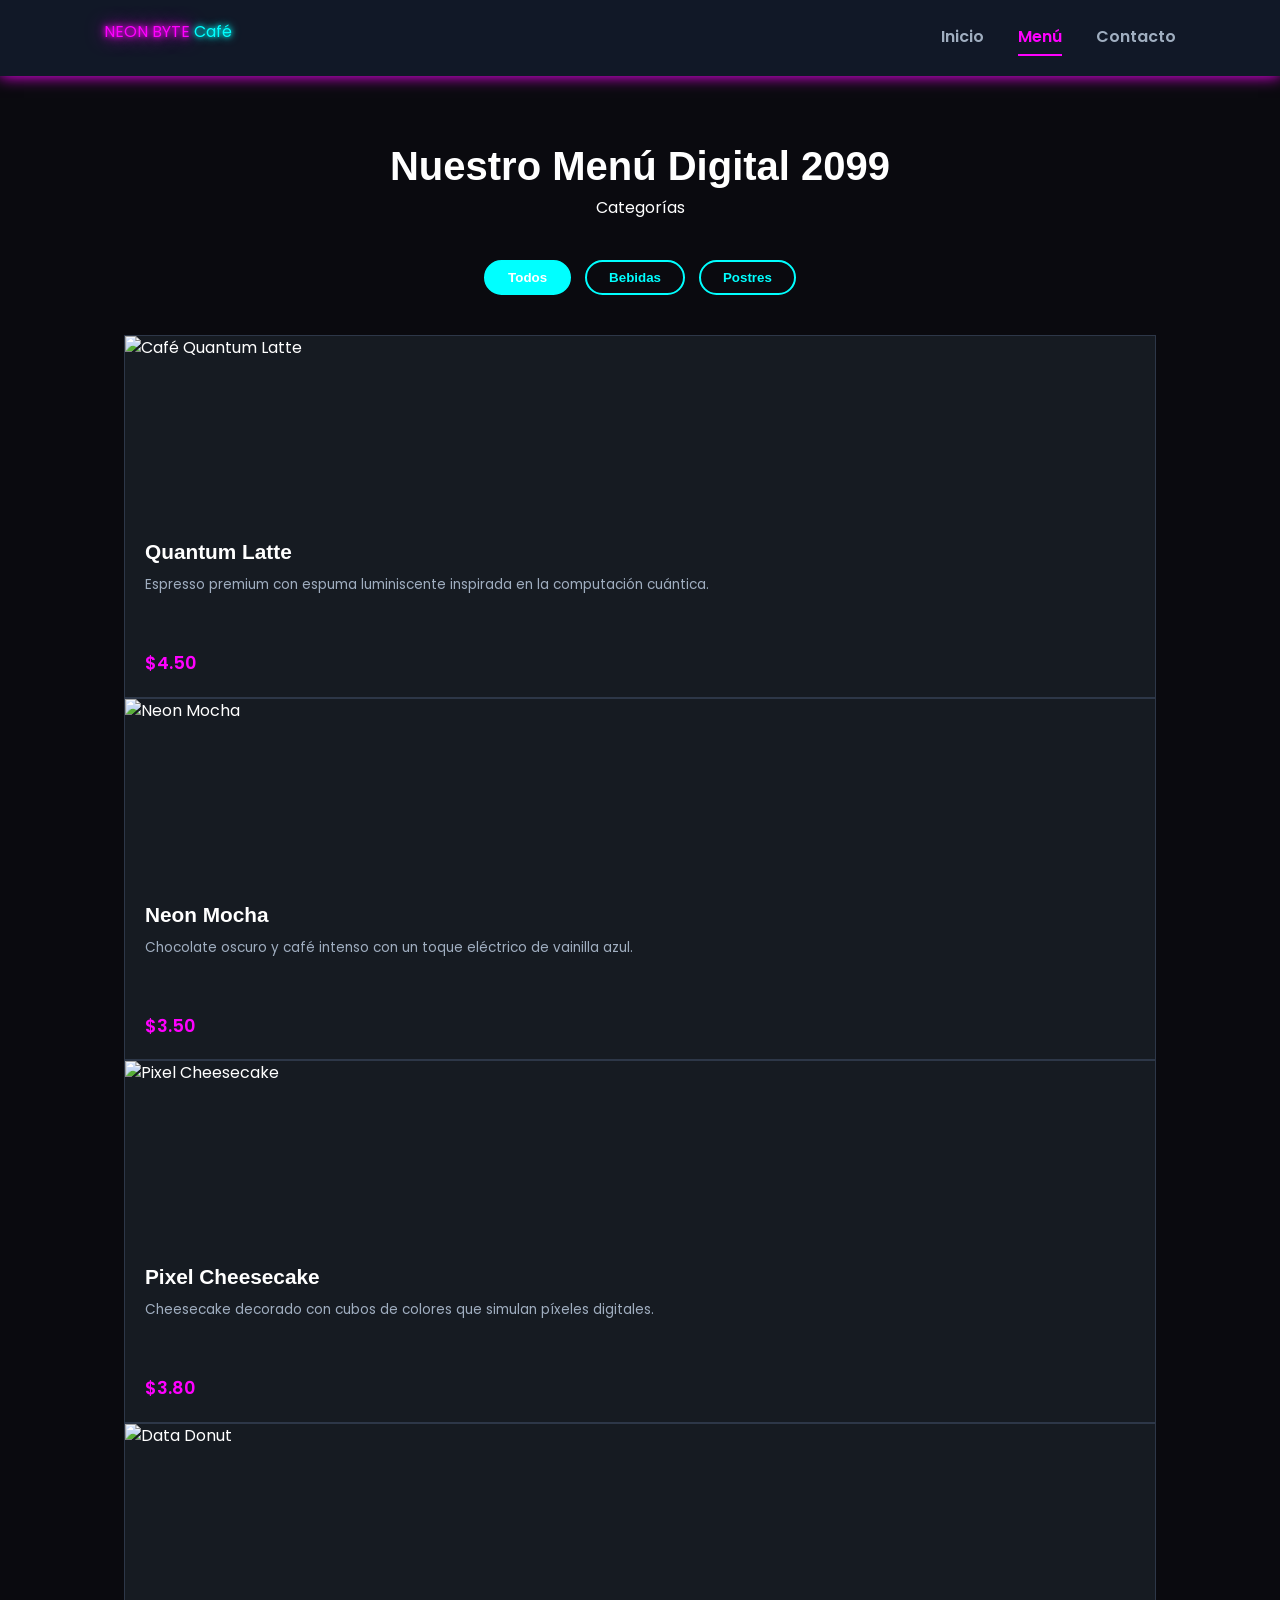
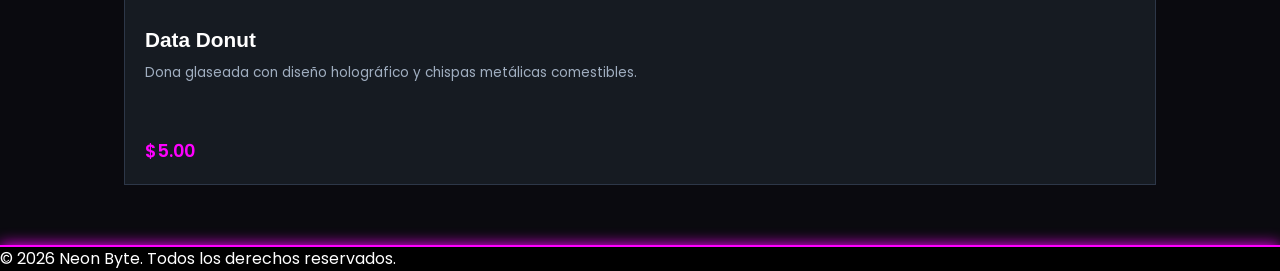
==== menu.html @ d7cd04fc "Add files via upload" ====
<!-- Define el tipo de documento como HTML5 para el navegador -->
<!DOCTYPE html>
<!-- Define el idioma del sitio como Español -->
<html lang="es">
<head>
    <!-- Define la codificación de caracteres para el correcto renderizado de caracteres especiales -->
    <meta charset="UTF-8">
    <!-- Configura el viewport para que la escala sea responsiva en tabletas y celulares -->
    <meta name="viewport" content="width=device-width, initial-scale=1.0">
    <!-- Título de la pestaña en la navegación del menú -->
    <title>NEON BYTE - Nuestro Menú</title>
    <!-- Enlace a la hoja de estilos compartida por el proyecto -->
    <link rel="stylesheet" href="styles.css">
    <!-- Carga de tipografías desde la API de fuentes de Google -->
    <link href="https://fonts.googleapis.com/css2?family=Playfair+Display:wght@400;700&family=Poppins:wght@300;400;600&display=swap" rel="stylesheet">
</head>
<body>

    <!-- Encabezado estructural idéntico para mantener la consistencia visual -->
    <header class="header">
        <div class="nav-container">
            <a href="index.html" class="logo">NEON BYTE <span>Café</span></a>
            <nav class="nav-menu">
                <a href="index.html" class="nav-link">Inicio</a>
                <!-- Enlace de menú marcado con la clase activa en esta página -->
                <a href="menu.html" class="nav-link active">Menú</a>
                <a href="contacto.html" class="nav-link">Contacto</a>
            </nav>
        </div>
    </header>

    <!-- Cuerpo principal del catálogo usando la etiqueta semántica main -->
    <main class="menu-page container">
        <!-- Cabecera interna de la sección con títulos del menú -->
        <header class="page-header">
            <h2>Nuestro Menú Digital 2099</h2>
            <p>Categorías</p>
        </header>

        <!-- Contenedor de botones de filtro. El atributo 'data-filter' será leído por JavaScript -->
        <div class="filter-container">
            <!-- Botón activo por defecto para mostrar todos los elementos disponibles -->
            <button class="filter-btn active" data-filter="todos">Todos</button>
            <!-- Botón de filtro exclusivo para la categoría de bebidas -->
            <button class="filter-btn" data-filter="bebidas">Bebidas</button>
            <!-- Botón de filtro exclusivo para la categoría de repostería -->
            <button class="filter-btn" data-filter="reposteria">Postres</button>
        </div>

        <!-- Cuadrícula (Grid) que ordenará los productos de manera dinámica y responsiva -->
        <div class="menu-grid">
            
            <!-- Producto 1: Se identifica en la categoría 'bebidas' mediante el atributo de datos personalizados (data-category) -->
            <div class="menu-item" data-category="bebidas">
                <!-- Imagen local ubicada dentro de la carpeta /imagenes del proyecto -->
                <img src="imagenes/quantumm late.png" alt="Café Quantum Latte">
                <!-- Bloque contenedor con la información textual del producto -->
                <div class="item-info">
                    <h3>Quantum Latte</h3>
                    <p class="item-desc">Espresso premium con espuma luminiscente inspirada en la computación cuántica.</p>
                    <span class="item-price">$4.50</span>
                </div>
            </div>

            <!-- Producto 2: Item perteneciente a la categoría 'bebidas' -->
            <div class="menu-item" data-category="bebidas">
                <!-- Imagen local correspondiente al café americano -->
                <img src="imagenes/neon mocha.png" alt="Neon Mocha">
                <div class="item-info">
                    <h3>Neon Mocha</h3>
                    <p class="item-desc">Chocolate oscuro y café intenso con un toque eléctrico de vainilla azul.</p>
                    <span class="item-price">$3.50</span>
                </div>
            </div>

            <!-- Producto 3: Item perteneciente a la categoría 'reposteria' -->
            <div class="menu-item" data-category="reposteria">
                <!-- Imagen local correspondiente al croissant horneado -->
                <img src="imagenes/pixel cheesecake.png" alt="Pixel Cheesecake">
                <div class="item-info">
                    <h3>Pixel Cheesecake</h3>
                    <p class="item-desc">Cheesecake decorado con cubos de colores que simulan píxeles digitales.</p>
                    <span class="item-price">$3.80</span>
                </div>
            </div>

            <!-- Producto 4: Item perteneciente a la categoría 'reposteria' -->
            <div class="menu-item" data-category="reposteria">
                <!-- Imagen local correspondiente a la rebanada de pastel de chocolate -->
                <img src="imagenes/data donut.png" alt="Data Donut">
                <div class="item-info">
                    <h3>Data Donut</h3>
                    <p class="item-desc">Dona glaseada con diseño holográfico y chispas metálicas comestibles.</p>
                    <span class="item-price">$5.00</span>
                </div>
            </div>

        </div>
    </main>

    <!-- Pie de página idéntico para mantener el branding del sitio web -->
    <footer class="footer">
        <p>&copy; 2026 Neon Byte. Todos los derechos reservados.</p>
    </footer>

    <!-- Carga del JavaScript al final del documento para no bloquear el renderizado del HTML -->
    <script src="script.js"></script>
</body>
</html>
---- styles.css ----
/* ==========================================================================
   1. VARIABLES DE DISEÑO (Arquitectura limpia para enseñar CSS moderno usando :root)
   ========================================================================== */
:root {
    --primary-color: #FF00FF;    /* Tono café de tostado medio para botones y enlaces */
    --secondary-color: #00FFFF;  /* Tono miel/café claro para filtros y acentos visuales */
    --dark-color: #0A0A0F;       /* Tono chocolate oscuro profundo para títulos y legibilidad */
    --light-color: #161B22;      /* Color crema muy suave para el fondo general, evita fatiga visual */
    --gray-color: #A0AEC0;       /* Gris cálido intermedio usado en descripciones secundarias */
    --font-heading: 'Orbitron', sans-serif; /* Fuente con serifas de alta elegancia para títulos */
    --font-body: 'Poppins', sans-serif;         /* Fuente geométrica sans-serif óptima para bloques de lectura */
    --transition-smooth: all 0.3s ease;       /* Transición estándar para animaciones suaves en hovers */
}

/* ==========================================================================
   2. REINICIO DE ESTILOS (Reset de márgenes para asegurar consistencia entre navegadores)
   ========================================================================== */
* {
    margin: 0;                   /* Remueve márgenes automáticos de todos los elementos */
    padding: 0;                  /* Remueve rellenos automáticos de todos los elementos */
    box-sizing: border-box;      /* Incluye el borde y relleno dentro del cálculo total del ancho de caja */
}

body {
    font-family: var(--font-body);
    background-color: #0A0A0F;
    color: #FFFFFF;
    line-height: 1.5;                   /* Ajusta el interlineado para mejorar la lectura cómoda */
}

/* Contenedor utilitario estándar para centrar los bloques principales en la pantalla */
.container {
    width: 90%;                  /* Ocupa el 90% del ancho del dispositivo en pantallas pequeñas */
    max-width: 1200px;           /* Limita el ancho máximo a 1200 píxeles en pantallas grandes */
    margin: auto;              /* Centra de forma automática el contenedor horizontalmente */
    padding: 60px ;             /* Añade un colchón superior e inferior para separar secciones */
}

/* Enlaces limpios sin decoraciones forzadas */
a {
    text-decoration: none;       /* Elimina la línea subrayada por defecto de las etiquetas <a> */
    color: inherit;              /* Hace que herede el color de texto de su elemento contenedor */
}

/* ==========================================================================
   3. MAQUETACIÓN DEL HEADER Y MENÚ DE NAVEGACIÓN
   ========================================================================== */
.header {
    background-color: #111827;
    box-shadow: 0 0 15px var(--primary-color);              /* Posiciona el menú sobre cualquier otro elemento de la página */
}

.nav-container {
    display: block;              /* Comportamiento de bloque clásico */
    max-width: 1200px;           /* Centrado y alineación similar al contenedor global */
    margin: 0 auto;              /* Centra la barra de navegación */
    padding: 20px 5%;            /* Espaciado interno para dar aire al logotipo y enlaces */
}

/* Alineación clásica usando flotantes o distribución de texto para compatibilidad base */
.logo {
     color: var(--primary-color);
    text-shadow:
        0 0 5px var(--primary-color),
        0 0 10px var(--primary-color),
        0 0 20px var(--primary-color);                /* Alinea el logo a la izquierda */
}

.logo span {
     color: var(--secondary-color);
    text-shadow:
        0 0 5px var(--secondary-color),
        0 0 10px var(--secondary-color); /* Pinta la palabra Aroma con el tono miel de acento */
}

.nav-menu {
    float: right;                /* Coloca el listado de enlaces a la derecha de la barra */
    margin-top: 5px;             /* Ajuste vertical milimétrico para alinear con el logo */
}

.nav-link {
    font-weight: 600;            /* Hace que el texto del menú sea semi-negrita */
    color: var(--gray-color);    /* Color gris opaco por defecto para los enlaces no activos */
    margin-left: 30px;           /* Separación horizontal entre cada opción del menú */
    padding-bottom: 5px;         /* Espacio inferior para colocar una línea decorativa */
    border-bottom: 2px solid transparent; /* Crea un borde transparente para evitar saltos bruscos en hover */
    transition: var(--transition-smooth); /* Aplica efecto de transición suave al cambiar de color */
    display: inline-block;       /* Permite aplicar márgenes horizontales de forma correcta */
}

/* Reglas de activación y efecto hover sobre los enlaces de navegación */
.nav-link:hover, .nav-link.active {
    color: var(--primary-color);         /* Cambia al color café principal */
    border-bottom: 2px solid var(--primary-color); /* Muestra el borde inferior pintado de café */
}

/* Limpiador de flotados (Clearfix) para evitar colapsos de altura en el header */
.nav-container::after {
    content: "";
    display: table;
    clear: both;
}

/* ==========================================================================
   4. DISEÑO DE LA SECCIÓN HERO (PÁGINA PRINCIPAL)
   ========================================================================== */
.hero-section {
    /* Aplica un degradado oscuro superpuesto junto a la imagen local ubicada en /imagenes */
   background:
linear-gradient(
rgba(10,10,15,0.75),
rgba(20,0,40,0.75)
),
url("imagenes/banner.png")
no-repeat center center/cover; 
height: 70vh;
text-align: center;
padding-top: 15vh;
/* Cambia el color de la tipografía a blanco para alto contraste */
}

.hero-content h1 {
    font-family: var(--font-heading); /* Aplica la tipografía decorativa para títulos */
    font-size: 3.2rem;           /* Tamaño grande e imponente para entornos de escritorio */
    margin-bottom: 20px;         /* Separación con el párrafo de abajo */
}

.hero-content p {
    font-size: 1.2rem;           /* Tamaño de texto de subtítulo legible */
    margin-bottom: 35px;         /* Espacio amplio antes del botón de acción */
    font-weight: 300;            /* Estilo de tipografía delgada para balancear peso visual */
}

/* Estilización del Botón Primario */
.btn-primary {
    background-color: var(--primary-color); /* Color café base */
    color: #ffffff;              /* Texto blanco */
    padding: 12px 32px;          /* Colchón interno del botón */
    border-radius: 4px;          /* Esquinas sutilmente redondeadas para un look moderno */
    font-weight: 600;            /* Resalta el texto del botón */
    border: none;                /* Quita bordes toscos de fábrica */
    cursor: pointer;             /* Cambia el cursor a mano interactiva al pasar encima */
    display: inline-block;       /* Permite la correcta administración del padding en enlaces */
    transition: var(--transition-smooth); /* Suaviza el cambio de color de fondo */
}

/* Cambio de color al pasar el mouse por encima del botón */
.btn-primary:hover {
    background-color: var(--secondary-color);
    color: #000;
    box-shadow:
        0 0 10px var(--secondary-color),
        0 0 20px var(--secondary-color); /* Cambia al tono café más oscuro del proyecto */
}

/* Sección estática informativa */
.about-summary {
    text-align: center;          /* Centra la alineación del texto */
    max-width: 800px;            /* Limita el ancho de lectura para que no sea cansado */
    margin: 40px auto;           /* Centrado de caja completo */
}

.about-summary h2 {
    font-family: var(--font-heading);
    font-size: 2.2rem;
    margin-bottom: 15px;
}

/* ==========================================================================
   5. DISEÑO DE LA PÁGINA DE MENÚ Y SISTEMA DE FILTRADO GRID
   ========================================================================== */
.page-header {
    text-align: center;          /* Centra el título del menú */
    margin-bottom: 40px;         /* Separa el título de los botones de control */
}

.page-header h2 {
    font-family: var(--font-heading);
    font-size: 2.5rem;
}

/* Caja contenedora de los botones de filtrado interactivo */
.filter-container {
    text-align: center;          /* Centra el bloque de botones horizontalmente */
    margin-bottom: 40px;         /* Separa los botones de las tarjetas de productos */
}

/* Botones de control del filtro */
.filter-btn {
    background-color: transparent; /* Fondo transparente por defecto */
    border: 2px solid var(--secondary-color); /* Borde con el tono miel definido */
    color: var(--secondary-color); /* Color de texto que empareja con el borde */
    padding: 8px 22px;           /* Relleno interno para simular una cápsula */
    border-radius: 20px;         /* Esquinas totalmente redondeadas (estilo píldora) */
    cursor: pointer;             /* Cursor interactivo */
    font-weight: 600;            /* Texto remarcado */
    margin: 0 5px;               /* Separación lateral horizontal entre botones */
    transition: var(--transition-smooth); /* Animación de color */
    display: inline-block;
}

/* Estado activo asignado por defecto o mediante eventos JavaScript */
.filter-btn.active, .filter-btn:hover {
    background-color: var(--secondary-color); /* Rellena el fondo con color miel */
    color: #ffffff;              /* Cambia el texto a blanco para legibilidad */
}

/* Caja de rejilla (Grid) que distribuye las tarjetas de productos de forma automática */
.menu-grid {
    display: block;              /* Bloque contenedor */
}

/* Maquetación individual de la tarjeta del producto */
.menu-item {
    background-color: #161B22;
    border: 1px solid #2D3748;
                /* Alinea en bloque flotante continuo */
}

/* Efecto estético de elevación al posicionar el mouse sobre el producto */
.menu-item:hover {
    transform: translateY(-6px);
    box-shadow:
        0 0 15px var(--primary-color); /* Eleva el elemento 6 píxeles hacia arriba */
}

/* Configuración de las imágenes del catálogo */
.menu-item img {
    width: 100%;                 /* Expande la imagen al total del ancho de la tarjeta */
    height: 180px;               /* Fija una altura uniforme para balancear el diseño */
    object-fit: cover;           /* Recorta la imagen automáticamente manteniendo su proporción */
    display: block;
}

/* Bloque interno acolchado para los textos de la tarjeta */
.item-info {
    padding: 20px;               /* Relleno perimetral parejo */
}

.item-info h3 {
    font-family: var(--font-heading);
    font-size: 1.3rem;
    margin-bottom: 8px;
}

.item-desc {
    color: var(--gray-color);    /* Usa el tono gris para descripciones de apoyo */
    font-size: 0.85rem;          /* Tamaño tipográfico levemente reducido */
    margin-bottom: 15px;         /* Separación con la etiqueta de precio */
    height: 60px;                /* Altura fija para que todas las descripciones se alineen */
    overflow: hidden;            /* Recorta textos si exceden el espacio determinado */
}

.item-price {
    font-weight: 600;            /* Resalta el costo del producto */
    color: var(--primary-color); /* Color café identificador */
    font-size: 1.1rem;
}

/* Limpiador de flotados en el Grid de menú */
.menu-grid::after {
    content: "";
    display: table;
    clear: both;
}

/* Clase utilitaria inyectada dinámicamente por JavaScript para ocultar productos filtrados */
.menu-item.hidden {
    display: none !important;    /* Forzado absoluto de desaparición en pantalla */
}

/* ==========================================================================
   6. DISEÑO DE LA SECCIÓN DE CONTACTO Y ESTRUCTURA DE FORMULARIO
   ========================================================================== */
.contacto-wrapper {
    display: block;              /* Bloque estructural base */
}

.contacto-info {
    width: 45%;                  /* Columna izquierda del panel descriptivo */
    float: left;                 /* Flota a la izquierda */
    padding-right: 5%;           /* Margen interno derecho divisor */
}

.contacto-form-container {
    width: 50%;                  /* Columna derecha dedicada enteramente al formulario */
    float: right;                /* Flota a la derecha */
}

.contacto-info h2, .contacto-form-container h2 {
    font-family: var(--font-heading);
    font-size: 2rem;
    margin-bottom: 15px;
}

.info-detalles p {
    margin-top: 15 px;            /* Separa las líneas de texto del bloque informativo */
    font-size: 0.95rem;
}

/* Organización y diseño de controles del formulario de contacto */
.form-group {
    margin-bottom: 20px;         /* Margen de separación constante entre inputs */
}

.form-group label {
    display: block;              /* Obliga a la etiqueta a posicionarse arriba del input */
    margin-bottom: 6px;          /* Espaciado corto inferior */
    font-weight: 600;            /* Texto en semi-negrita */
    font-size: 0.9rem;
}

/* Estilos compartidos para campos normales y cajas de texto largas */
.form-group input, .form-group textarea {
    width: 100%;                 /* Llena el total del ancho de su columna */
    padding: 12px;               /* Relleno cómodo para facilitar la escritura del usuario */
    border: 1px solid #dddddd;   /* Borde gris claro neutro estándar */
    border-radius: 4px;          /* Redondeado fino en esquinas */
    font-family: inherit;        /* Asegura heredar la fuente Poppins del proyecto */
}

/* Iluminación interactiva cuando el alumno/usuario hace clic en un input */
.form-group input:focus, .form-group textarea:focus {
    outline: none;               /* Remueve la línea negra de enfoque nativa de los navegadores */
    border-color: var(--primary-color); /* Cambia el borde al color café identificador */
}

/* Contenedor de confirmación de envío exitoso manipulado por JS */
.form-feedback {
    margin-top: 20px;
    padding: 15px;
    border-radius: 4px;
    font-weight: 600;
    font-size: 0.95rem;
}

/* Estado de éxito inyectado cuando pasa la validación */
.form-feedback.success {
    background-color: #E8F5E9;   /* Fondo verde claro suave institucional */
    color: #2E7D32;              /* Texto verde oscuro con excelente contraste */
    border: 1px solid #C8E6C9;   /* Línea perimetral delimitadora */
}

/* Ocultación nativa para elementos que dependen del flujo interactivo */
.form-feedback.hidden {
    display: none;               /* Quita por completo el objeto del árbol visual */
}

/* Limpiador de flotados para la sección de contacto */
.contacto-wrapper::after {
    content: "";
    display: table;
    clear: both;
}

/* ==========================================================================
   7. SECCIÓN DE PIE DE PÁGINA (FOOTER)
   ========================================================================== */
.footer {
    background-color: #000;
    border-top: 2px solid var(--primary-color);
    box-shadow: 0 0 15px var(--primary-color);
}

/* ==========================================================================
   8. RESPONSIVIDAD (Media Queries para enseñar diseño adaptable y móvil a la clase)
   ========================================================================== */
@media (max-width: 900px) {
    /* Ajusta las tarjetas del menú a dos columnas en pantallas de tabletas */
    .menu-item {
        width: 46%;
        margin: 2%;
    }
}

@media (max-width: 768px) {
    /* Destruye los flotados de la navegación para apilar los componentes en vertical */
    .logo, .nav-menu {
        float: none;
        text-align: center;
        display: block;
        margin: 10px auto;
    }
    .nav-link {
        margin: 0 10px;          /* Reajusta márgenes en pantallas reducidas */
    }
    /* El banner principal disminuye tipografía en pantallas móviles */
    .hero-content h1 {
        font-size: 2.2rem;
    }
    /* Rompe las columnas gemelas de la sección de contacto para apilarlas limpiamente */
    .contacto-info, .contacto-form-container {
        width: 100%;
        float: none;
        padding: 0;
        margin-bottom: 30px;
    }
    /* Convierte las tarjetas del catálogo a una sola columna completa */
    .menu-item {
        width: 98%;
        margin: 10px 1%;
        float: none;
    }
}
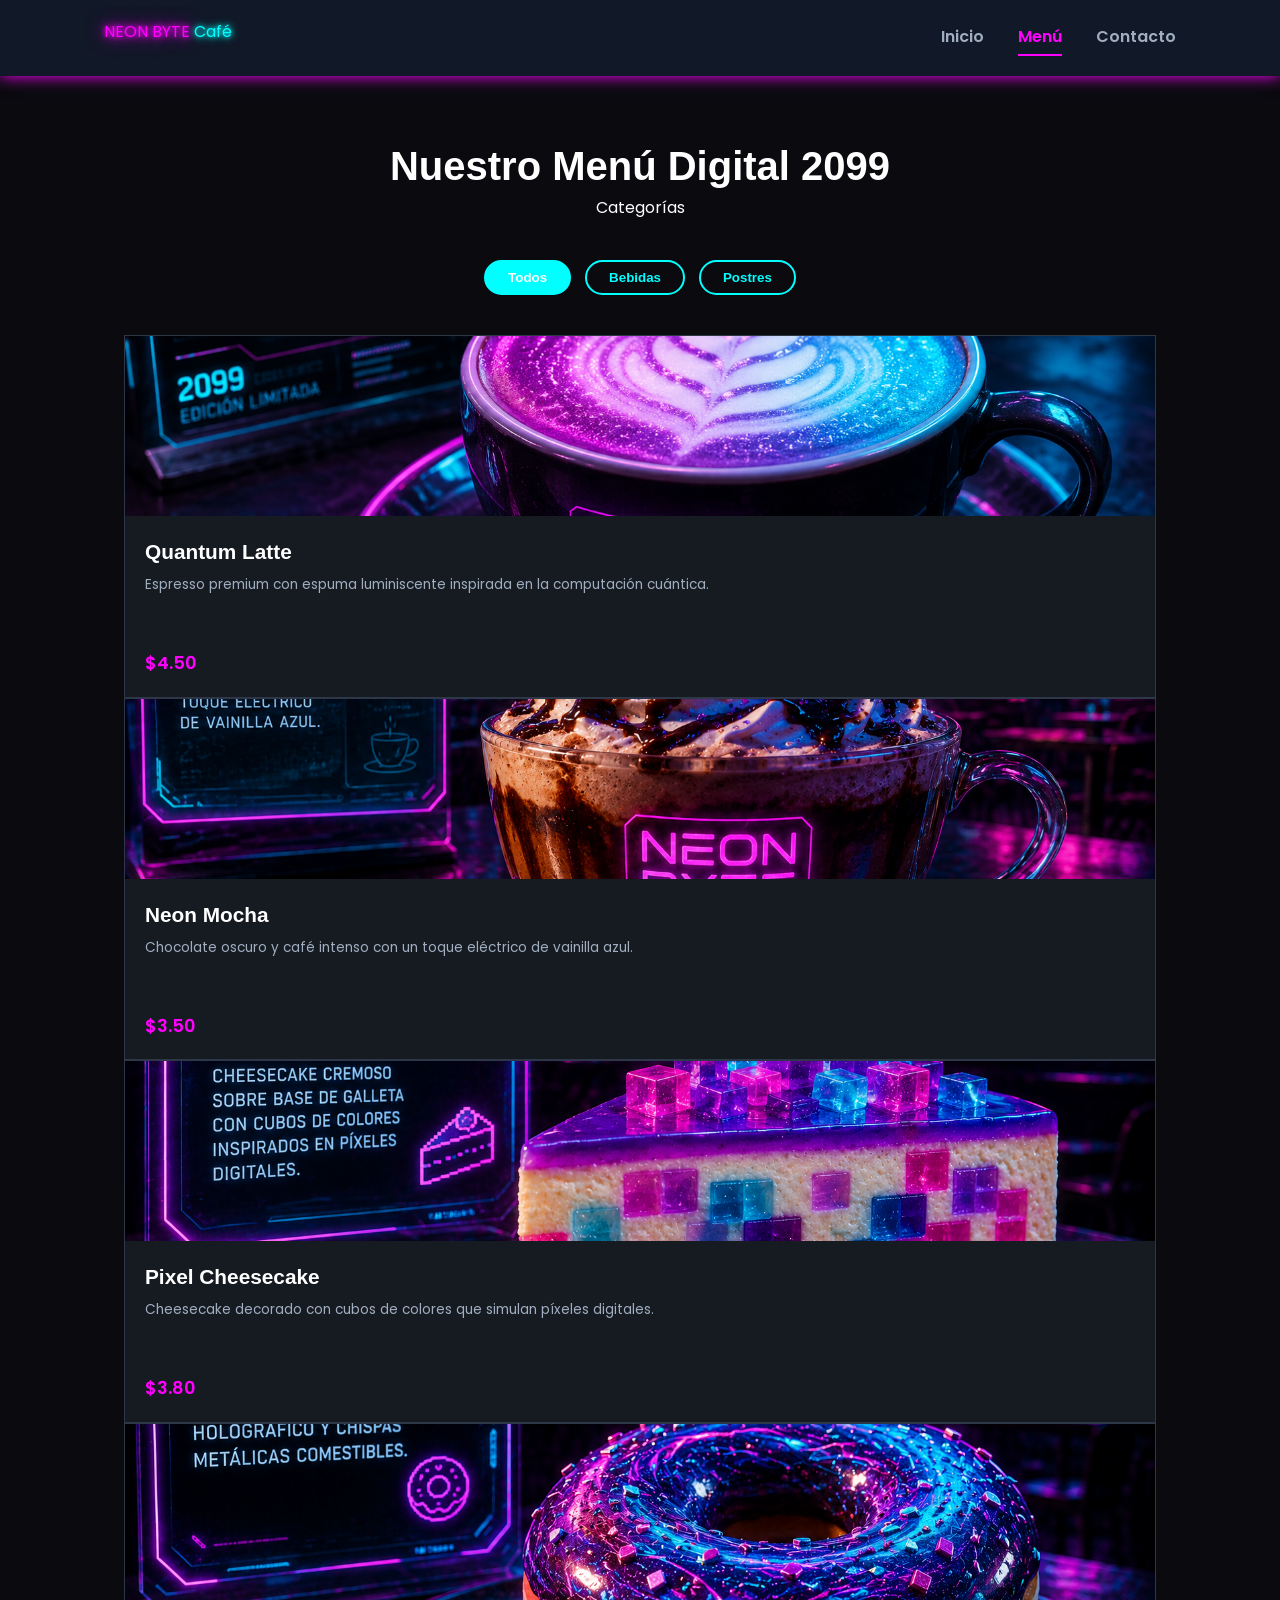
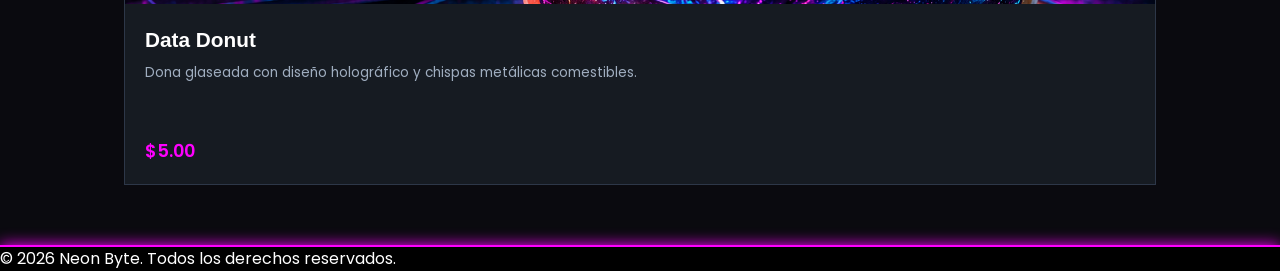
==== commit 86cd6e2a: "Add files via upload" ====
--- a/menu.html
+++ b/menu.html
@@ -53,7 +53,7 @@
             <!-- Producto 1: Se identifica en la categoría 'bebidas' mediante el atributo de datos personalizados (data-category) -->
             <div class="menu-item" data-category="bebidas">
                 <!-- Imagen local ubicada dentro de la carpeta /imagenes del proyecto -->
-                <img src="imagenes/quantumm late.png" alt="Café Quantum Latte">
+                <img src="quantumm late.png" alt="Café Quantum Latte">
                 <!-- Bloque contenedor con la información textual del producto -->
                 <div class="item-info">
                     <h3>Quantum Latte</h3>
@@ -65,7 +65,7 @@
             <!-- Producto 2: Item perteneciente a la categoría 'bebidas' -->
             <div class="menu-item" data-category="bebidas">
                 <!-- Imagen local correspondiente al café americano -->
-                <img src="imagenes/neon mocha.png" alt="Neon Mocha">
+                <img src="neon mocha.png" alt="Neon Mocha">
                 <div class="item-info">
                     <h3>Neon Mocha</h3>
                     <p class="item-desc">Chocolate oscuro y café intenso con un toque eléctrico de vainilla azul.</p>
@@ -76,7 +76,7 @@
             <!-- Producto 3: Item perteneciente a la categoría 'reposteria' -->
             <div class="menu-item" data-category="reposteria">
                 <!-- Imagen local correspondiente al croissant horneado -->
-                <img src="imagenes/pixel cheesecake.png" alt="Pixel Cheesecake">
+                <img src="pixel cheesecake.png" alt="Pixel Cheesecake">
                 <div class="item-info">
                     <h3>Pixel Cheesecake</h3>
                     <p class="item-desc">Cheesecake decorado con cubos de colores que simulan píxeles digitales.</p>
@@ -87,7 +87,7 @@
             <!-- Producto 4: Item perteneciente a la categoría 'reposteria' -->
             <div class="menu-item" data-category="reposteria">
                 <!-- Imagen local correspondiente a la rebanada de pastel de chocolate -->
-                <img src="imagenes/data donut.png" alt="Data Donut">
+                <img src="data donut.png" alt="Data Donut">
                 <div class="item-info">
                     <h3>Data Donut</h3>
                     <p class="item-desc">Dona glaseada con diseño holográfico y chispas metálicas comestibles.</p>
--- a/styles.css
+++ b/styles.css
@@ -111,7 +111,7 @@
 rgba(10,10,15,0.75),
 rgba(20,0,40,0.75)
 ),
-url("imagenes/banner.png")
+url("banner.png")
 no-repeat center center/cover; 
 height: 70vh;
 text-align: center;
